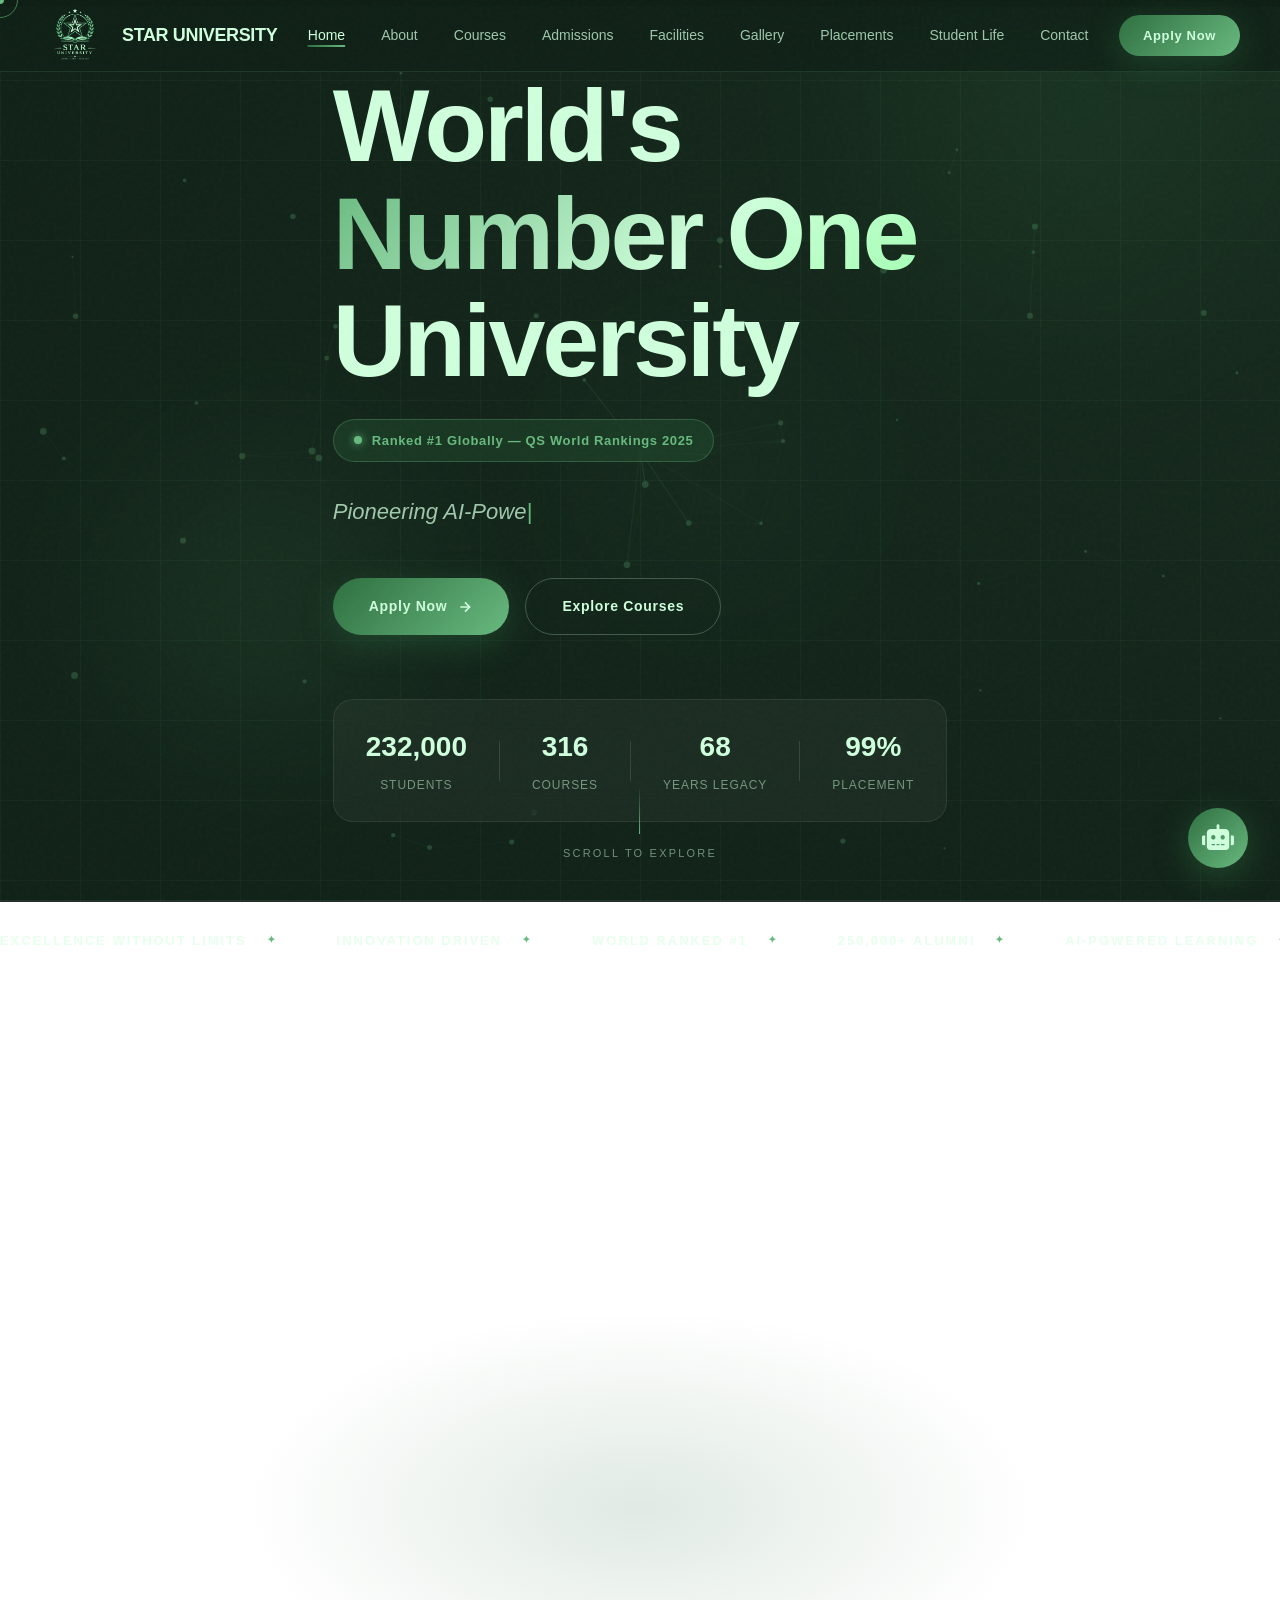
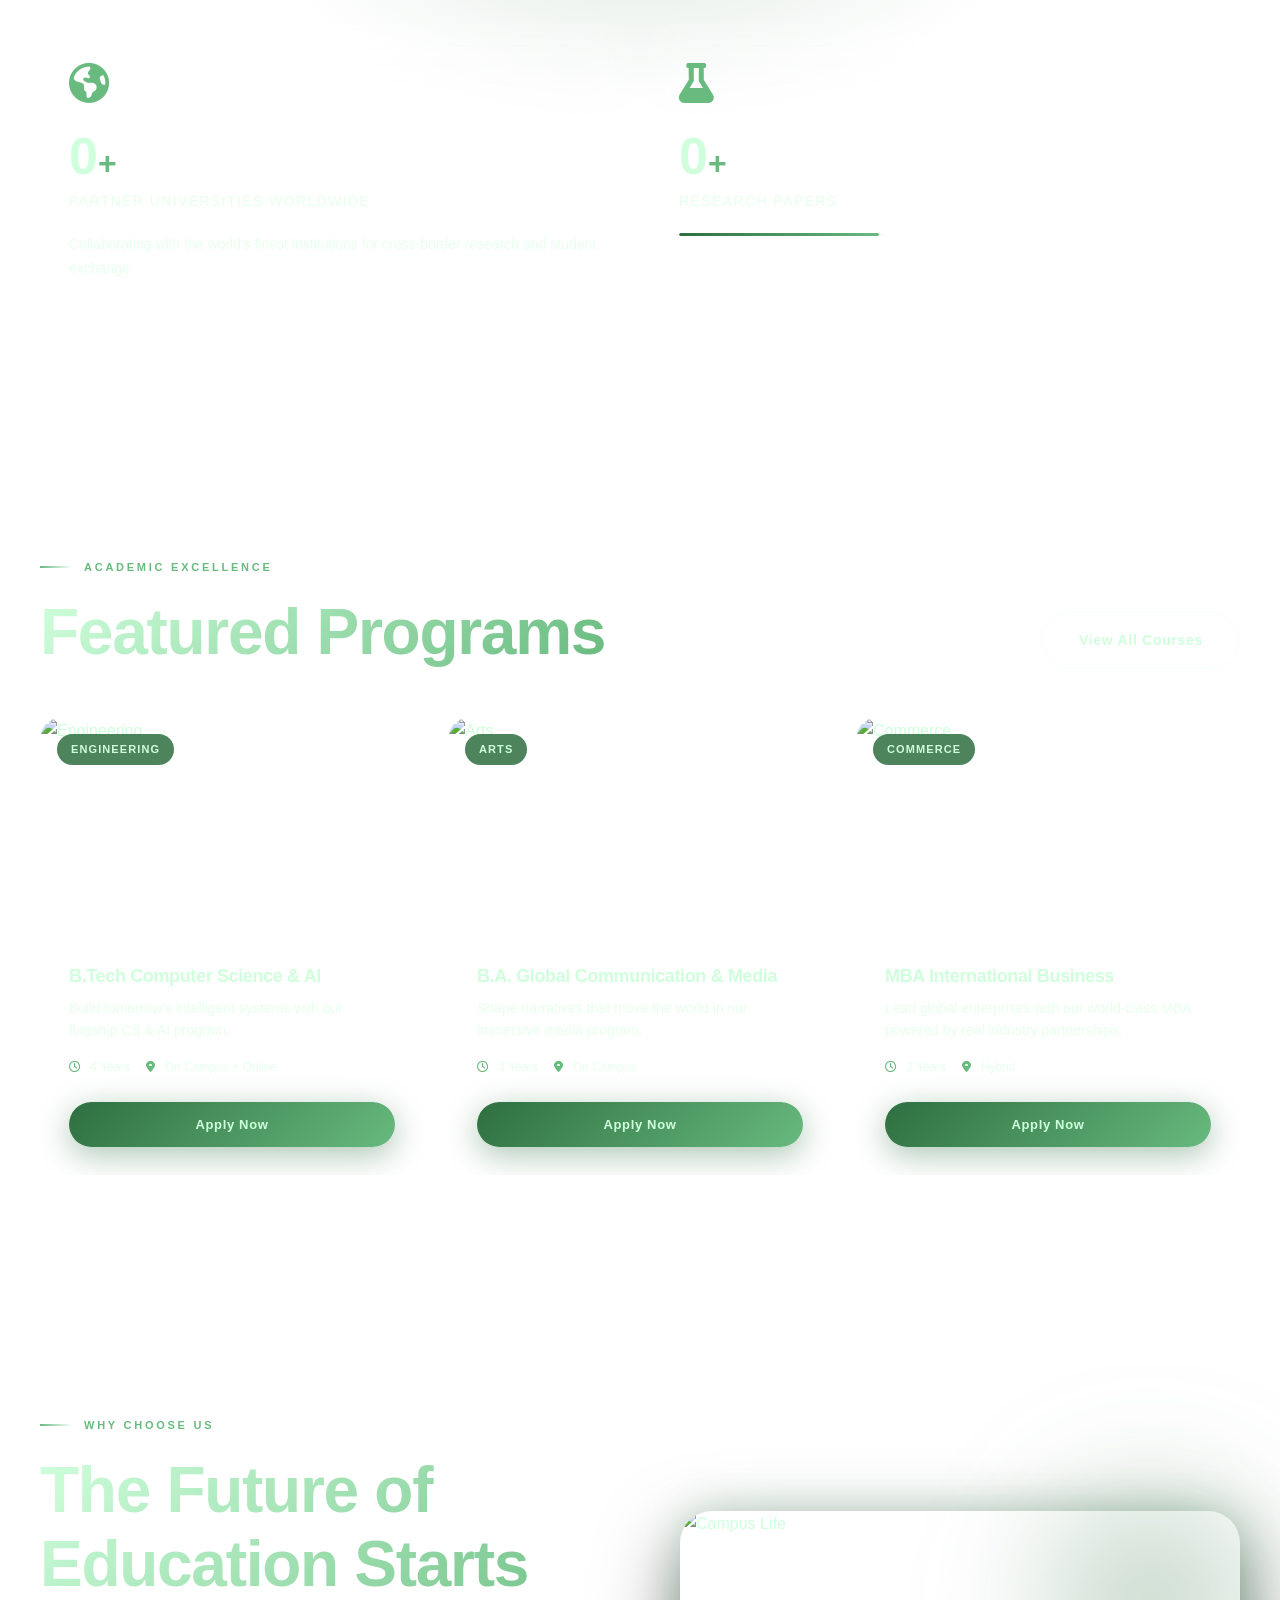
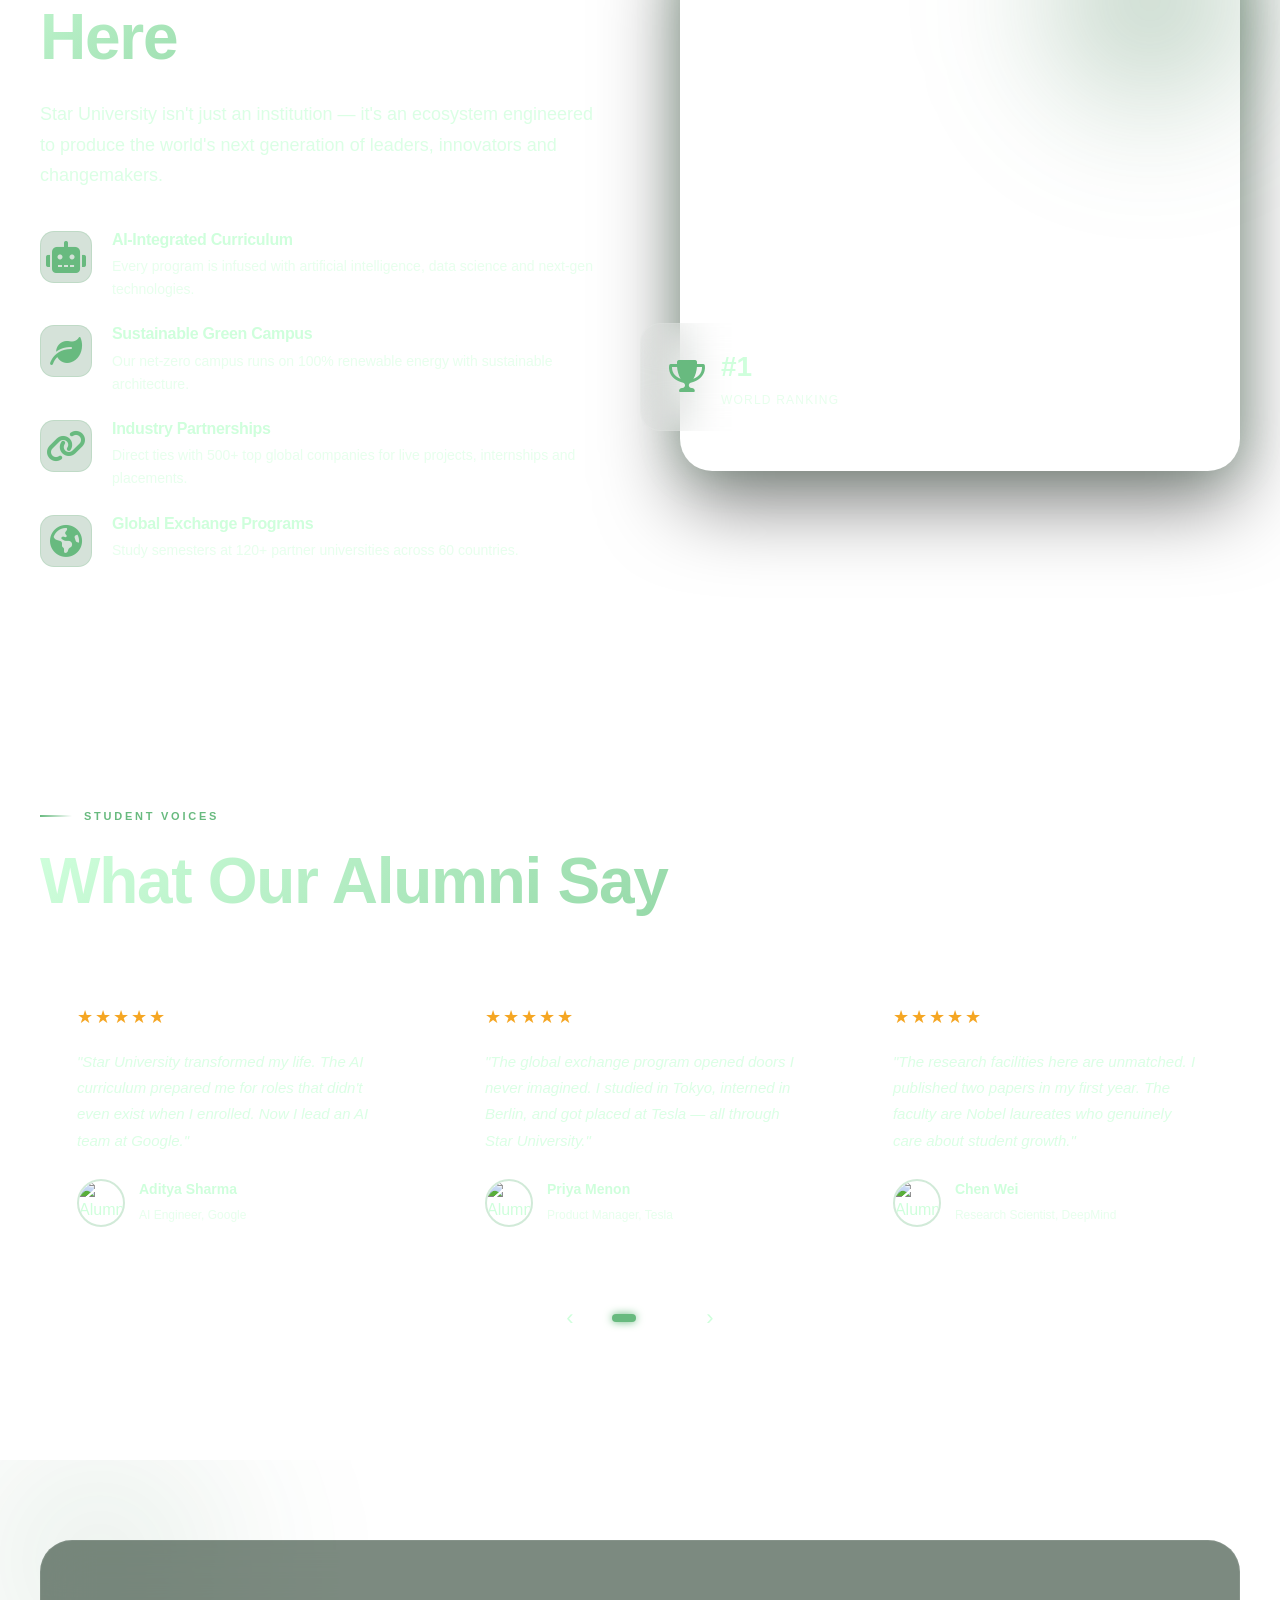
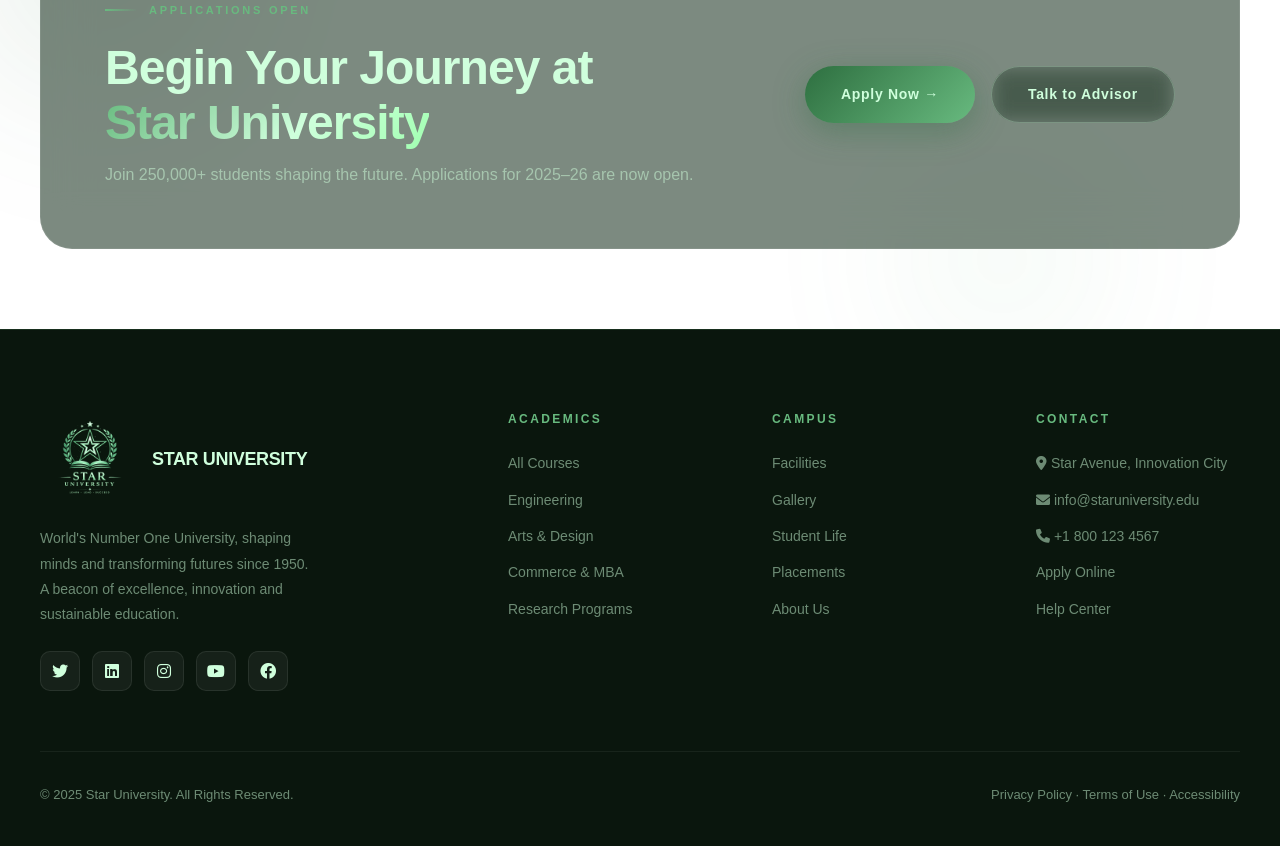
==== index.html @ d3905d62 "Add college website project files" ====
<!DOCTYPE html>
<html lang="en">
<head>
  <meta charset="UTF-8">
  <meta name="viewport" content="width=device-width, initial-scale=1.0">
  <title>Star University — World's Number One University</title>
  <link rel="icon" href="college logo.png" type="image/png" style="border-radius: 24px;">
  <link rel="stylesheet" href="css/shared.css">
  <link rel="stylesheet" href="css/index.css">
  <link rel="stylesheet" href="https://cdnjs.cloudflare.com/ajax/libs/font-awesome/6.0.0-beta3/css/all.min.css">
</head>
<body>

<!-- Page Loader -->
<div class="page-loader" id="loader">
  <div class="loader-logo"><img src="college logo.png" alt="Star University Logo" width="300px" height="300px" style="border-radius: 30%;"></div>
  <div class="loader-logo">STAR UNIVERSITY</div>
  <div class="loader-bar-track"><div class="loader-bar"></div></div>
  <div class="loader-text">Initializing Excellence</div>
</div>

<!-- Cursor -->
<div class="cursor-dot"></div>
<div class="cursor-ring"></div>

<!-- Scroll Progress -->
<div class="progress-bar"></div>

<!-- Navbar -->
<nav class="navbar">
  <a href="Home.html" class="nav-logo">
    <div class="nav-logo-mark"><img src="college logo.png" alt="Star University Logo" width="70px" height="70px"></div>
    <span>STAR UNIVERSITY</span>
  </a>
  <ul class="nav-links">
    <li><a href="Home.html" class="active">Home</a></li>
    <li><a href="About.html">About</a></li>
    <li><a href="Courses.html">Courses</a></li>
    <li><a href="Admissions.html">Admissions</a></li>
    <li><a href="Facilities.html">Facilities</a></li>
    <li><a href="Gallery.html">Gallery</a></li>
    <li><a href="Placements.html">Placements</a></li>
    <li><a href="Student Life.html">Student Life</a></li>
    <li><a href="Contact.html">Contact</a></li>
  </ul>
  <div class="nav-cta">
    <a href="Admissions.html" class="btn btn-primary" style="padding:10px 24px;font-size:13px;">Apply Now</a>
  </div>
  <div class="hamburger" id="hamburger"><span></span><span></span><span></span></div>
</nav>

<!-- Mobile Nav -->
<div class="mobile-nav" id="mobileNav">
  <a href="Home.html">Home</a>
  <a href="About.html">About</a>
  <a href="Courses.html">Courses</a>
  <a href="Admissions.html">Admissions</a>
  <a href="Facilities.html">Facilities</a>
  <a href="Gallery.html">Gallery</a>
  <a href="Placements.html">Placements</a>
  <a href="Student Life.html">Student Life</a>
  <a href="Contact.html">Contact</a>
</div>

<!-- ═══ HERO SECTION ═══ -->
<section class="hero" id="hero">
  <!-- Background layers -->
  <div class="hero-bg">
    <img src="https://images.unsplash.com/photo-1562774053-701939374585?w=1920&q=80" alt="Campus" class="hero-img">
    <div class="hero-overlay"></div>
    <canvas id="neuralCanvas"></canvas>
  </div>

  <!-- Floating blobs -->
  <div class="blob hero-blob-1"></div>
  <div class="blob hero-blob-2"></div>
  <div class="blob follow-blob hero-blob-3"></div>

  <!-- Parallax grid -->
  <div class="hero-grid"></div>

  <div class="hero-content container">
    

    <h1 class="hero-title">
      <span class="split-line reveal" data-delay="100">World's</span>
      <span class="split-line reveal gradient-text" data-delay="200">Number One</span>
      <span class="split-line reveal" data-delay="300">University</span>
    </h1>

    <div class="hero-badge reveal">
      <span class="badge-dot"></span>
      Ranked #1 Globally — QS World Rankings 2025
    </div>

    <p class="hero-sub reveal" data-delay="400">
      <span class="typing-text"></span><span class="typing-cursor">|</span>
    </p>

    <div class="hero-cta reveal" data-delay="500">
      <a href="Admissions.html" class="btn btn-primary">
        <span>Apply Now</span>
        <svg width="16" height="16" viewBox="0 0 24 24" fill="none" stroke="currentColor" stroke-width="2.5"><path d="M5 12h14M12 5l7 7-7 7"/></svg>
      </a>
      <a href="Courses.html" class="btn btn-ghost">Explore Courses</a>
    </div>

    <div class="hero-stats reveal" data-delay="600">
      <div class="hero-stat">
        <span class="hero-stat-num" data-target="250000">0</span>
        <span class="hero-stat-label">Students</span>
      </div>
      <div class="hero-stat-divider"></div>
      <div class="hero-stat">
        <span class="hero-stat-num" data-target="350">0</span>
        <span class="hero-stat-label">Courses</span>
      </div>
      <div class="hero-stat-divider"></div>
      <div class="hero-stat">
        <span class="hero-stat-num" data-target="75">0</span>
        <span class="hero-stat-label">Years Legacy</span>
      </div>
      <div class="hero-stat-divider"></div>
      <div class="hero-stat">
        <span class="hero-stat-num">99%</span>
        <span class="hero-stat-label">Placement</span>
      </div>
    </div>
  </div>

  <!-- Scroll cue -->
  <div class="hero-scroll-cue">
    <div class="scroll-line"></div>
    <span>Scroll to Explore</span>
  </div>
</section>

<!-- ═══ MARQUEE ═══ -->
<div class="marquee-wrapper">
  <div class="marquee-track">
    <span class="marquee-item">Excellence Without Limits</span>
    <span class="marquee-item">Innovation Driven</span>
    <span class="marquee-item">World Ranked #1</span>
    <span class="marquee-item">250,000+ Alumni</span>
    <span class="marquee-item">AI-Powered Learning</span>
    <span class="marquee-item">Sustainable Campus</span>
    <span class="marquee-item">Global Impact</span>
    <span class="marquee-item">99% Placements</span>
    <!-- duplicate for seamless loop -->
    <span class="marquee-item">Excellence Without Limits</span>
    <span class="marquee-item">Innovation Driven</span>
    <span class="marquee-item">World Ranked #1</span>
    <span class="marquee-item">250,000+ Alumni</span>
    <span class="marquee-item">AI-Powered Learning</span>
    <span class="marquee-item">Sustainable Campus</span>
    <span class="marquee-item">Global Impact</span>
    <span class="marquee-item">99% Placements</span>
  </div>
</div>

<!-- ═══ STATS SECTION ═══ -->
<section class="section stats-section" id="stats">
  <div class="stats-bg-glow"></div>
  <div class="container">
    <div class="section-label reveal">Our Numbers</div>
    <h2 class="section-title reveal">Excellence by the Numbers</h2>
    <p class="section-sub reveal">Decades of academic innovation, research breakthroughs and transformational student experiences.</p>

    <div class="stats-bento">
  <div class="stat-card glass tilt-card reveal" data-delay="0">
    <div class="stat-icon"><i class="fas fa-graduation-cap"></i></div>
    <div class="stat-num"><span data-target="250000">0</span><span class="stat-suffix">+</span></div>
    <div class="stat-label">Global Students</div>
    <div class="stat-bar"><div class="stat-bar-fill" style="width:95%"></div></div>
  </div>

  <div class="stat-card glass tilt-card reveal" data-delay="100">
    <div class="stat-icon"><i class="fas fa-book"></i></div>
    <div class="stat-num"><span data-target="350">0</span><span class="stat-suffix">+</span></div>
    <div class="stat-label">Degree Programs</div>
    <div class="stat-bar"><div class="stat-bar-fill" style="width:80%"></div></div>
  </div>

  <div class="stat-card glass tilt-card reveal" data-delay="200">
    <div class="stat-icon"><i class="fas fa-star"></i></div>
    <div class="stat-num"><span data-target="75">0</span></div>
    <div class="stat-label">Years of Excellence</div>
    <div class="stat-bar"><div class="stat-bar-fill" style="width:75%"></div></div>
  </div>

  <div class="stat-card glass tilt-card reveal" data-delay="300">
    <div class="stat-icon"><i class="fas fa-briefcase"></i></div>
    <div class="stat-num"><span data-target="99">0</span><span class="stat-suffix">%</span></div>
    <div class="stat-label">Placement Rate</div>
    <div class="stat-bar"><div class="stat-bar-fill" style="width:99%"></div></div>
  </div>

  <div class="stat-card stat-card-wide glass tilt-card reveal" data-delay="400">
    <div class="stat-icon"><i class="fas fa-globe-americas"></i></div>
    <div class="stat-num"><span data-target="120">0</span><span class="stat-suffix">+</span></div>
    <div class="stat-label">Partner Universities Worldwide</div>
    <p class="stat-desc">Collaborating with the world's finest institutions for cross-border research and student exchange.</p>
  </div>

  <div class="stat-card glass tilt-card reveal" data-delay="500">
    <div class="stat-icon"><i class="fas fa-flask"></i></div>
    <div class="stat-num"><span data-target="800">0</span><span class="stat-suffix">+</span></div>
    <div class="stat-label">Research Papers</div>
    <div class="stat-bar"><div class="stat-bar-fill" style="width:88%"></div></div>
  </div>
</div>
    </div>
  </div>
</section>

<!-- ═══ FEATURED COURSES ═══ -->
<section class="section" id="courses">
  <div class="container">
    <div class="section-label reveal">Academic Excellence</div>
    <div class="section-header">
      <h2 class="section-title reveal">Featured Programs</h2>
      <a href="Courses.html" class="btn btn-ghost reveal">View All Courses</a>
    </div>

    <div class="courses-grid">
  <div class="course-card glass tilt-card reveal" data-delay="0">
    <div class="course-img-wrap">
      <img src="https://images.unsplash.com/photo-1581092918056-0c4c3acd3789?w=600&q=80" alt="Engineering" loading="lazy">
      <span class="course-tag">Engineering</span>
    </div>
    <div class="course-body">
      <h3>B.Tech Computer Science & AI</h3>
      <p>Build tomorrow's intelligent systems with our flagship CS & AI program.</p>
      <div class="course-meta">
        <span><i class="far fa-clock"></i> 4 Years</span>
        <span><i class="fas fa-map-marker-alt"></i> On Campus + Online</span>
      </div>
      <a href="Admissions.html" class="btn btn-primary course-btn">Apply Now</a>
    </div>
  </div>

  <div class="course-card glass tilt-card reveal" data-delay="100">
    <div class="course-img-wrap">
      <img src="https://images.unsplash.com/photo-1524178232363-1fb2b075b655?w=600&q=80" alt="Arts" loading="lazy">
      <span class="course-tag">Arts</span>
    </div>
    <div class="course-body">
      <h3>B.A. Global Communication & Media</h3>
      <p>Shape narratives that move the world in our immersive media program.</p>
      <div class="course-meta">
        <span><i class="far fa-clock"></i> 3 Years</span>
        <span><i class="fas fa-map-marker-alt"></i> On Campus</span>
      </div>
      <a href="Admissions.html" class="btn btn-primary course-btn">Apply Now</a>
    </div>
  </div>

  <div class="course-card glass tilt-card reveal" data-delay="200">
    <div class="course-img-wrap">
      <img src="https://images.unsplash.com/photo-1454165804606-c3d57bc86b40?w=600&q=80" alt="Commerce" loading="lazy">
      <span class="course-tag">Commerce</span>
    </div>
    <div class="course-body">
      <h3>MBA International Business</h3>
      <p>Lead global enterprises with our world-class MBA powered by real industry partnerships.</p>
      <div class="course-meta">
        <span><i class="far fa-clock"></i> 2 Years</span>
        <span><i class="fas fa-map-marker-alt"></i> Hybrid</span>
      </div>
      <a href="Admissions.html" class="btn btn-primary course-btn">Apply Now</a>
    </div>
  </div>
</div>
  </div>
</section>

<!-- ═══ WHY STAR ═══ -->
<section class="section why-section" id="why">
  <div class="container">
    <div class="why-grid">
      <div class="why-left reveal-left">
        <div class="section-label">Why Choose Us</div>
        <h2 class="section-title">The Future of Education Starts Here</h2>
        <p class="section-sub">Star University isn't just an institution — it's an ecosystem engineered to produce the world's next generation of leaders, innovators and changemakers.</p>

        <ul class="why-list">
  <li class="why-item reveal" data-delay="100">
    <div class="why-icon"><i class="fas fa-robot"></i></div>
    <div>
      <h4>AI-Integrated Curriculum</h4>
      <p>Every program is infused with artificial intelligence, data science and next-gen technologies.</p>
    </div>
  </li>
  <li class="why-item reveal" data-delay="200">
    <div class="why-icon"><i class="fas fa-leaf"></i></div>
    <div>
      <h4>Sustainable Green Campus</h4>
      <p>Our net-zero campus runs on 100% renewable energy with sustainable architecture.</p>
    </div>
  </li>
  <li class="why-item reveal" data-delay="300">
    <div class="why-icon"><i class="fas fa-link"></i></div>
    <div>
      <h4>Industry Partnerships</h4>
      <p>Direct ties with 500+ top global companies for live projects, internships and placements.</p>
    </div>
  </li>
  <li class="why-item reveal" data-delay="400">
    <div class="why-icon"><i class="fas fa-globe-americas"></i></div>
    <div>
      <h4>Global Exchange Programs</h4>
      <p>Study semesters at 120+ partner universities across 60 countries.</p>
    </div>
  </li>
</ul>
      </div>

      <div class="why-right reveal-right">
        <div class="why-img-stack">
          <img src="https://images.unsplash.com/photo-1498243691581-b145c3f54a5a?w=800&q=80" alt="Campus Life" class="why-img why-img-main">
          <div class="why-img-card glass">
            <div class="why-card-icon"><i class="fas fa-trophy"></i></div>
            <div>
              <div class="why-card-num">#1</div>
              <div class="why-card-label">World Ranking</div>
            </div>
          </div>
          <div class="why-img-blob"></div>
        </div>
      </div>
    </div>
  </div>
</section>

<!-- ═══ TESTIMONIALS ═══ -->
<section class="section testimonials-section" id="testimonials">
  <div class="container">
    <div class="section-label reveal">Student Voices</div>
    <h2 class="section-title reveal">What Our Alumni Say</h2>

    <div class="testi-track-wrapper">
      <div class="testi-track" id="testiTrack">
        <div class="testi-card glass tilt-card">
          <div class="testi-stars">★★★★★</div>
          <p>"Star University transformed my life. The AI curriculum prepared me for roles that didn't even exist when I enrolled. Now I lead an AI team at Google."</p>
          <div class="testi-author">
            <img src="https://i.pravatar.cc/60?img=1" alt="Alumni">
            <div>
              <strong>Aditya Sharma</strong>
              <span>AI Engineer, Google</span>
            </div>
          </div>
        </div>
        <div class="testi-card glass tilt-card">
          <div class="testi-stars">★★★★★</div>
          <p>"The global exchange program opened doors I never imagined. I studied in Tokyo, interned in Berlin, and got placed at Tesla — all through Star University."</p>
          <div class="testi-author">
            <img src="https://i.pravatar.cc/60?img=5" alt="Alumni">
            <div>
              <strong>Priya Menon</strong>
              <span>Product Manager, Tesla</span>
            </div>
          </div>
        </div>
        <div class="testi-card glass tilt-card">
          <div class="testi-stars">★★★★★</div>
          <p>"The research facilities here are unmatched. I published two papers in my first year. The faculty are Nobel laureates who genuinely care about student growth."</p>
          <div class="testi-author">
            <img src="https://i.pravatar.cc/60?img=12" alt="Alumni">
            <div>
              <strong>Chen Wei</strong>
              <span>Research Scientist, DeepMind</span>
            </div>
          </div>
        </div>
        <div class="testi-card glass tilt-card">
          <div class="testi-stars">★★★★★</div>
          <p>"From the smart campus to the incredible peer community, every day at Star University felt like living in the future. I wouldn't trade it for anything."</p>
          <div class="testi-author">
            <img src="https://i.pravatar.cc/60?img=20" alt="Alumni">
            <div>
              <strong>Zara Ahmed</strong>
              <span>Founder, ClimateTech Startup</span>
            </div>
          </div>
        </div>
        <div class="testi-card glass tilt-card">
          <div class="testi-stars">★★★★★</div>
          <p>"The industry mentorship program connected me with leaders from Apple, Microsoft and Amazon. I graduated with 3 job offers and chose the one I love."</p>
          <div class="testi-author">
            <img src="https://i.pravatar.cc/60?img=33" alt="Alumni">
            <div>
              <strong>Marcus Johnson</strong>
              <span>Software Architect, Apple</span>
            </div>
          </div>
        </div>
      </div>
    </div>

    <div class="testi-controls">
      <button class="testi-btn" id="testiPrev">‹</button>
      <div class="testi-dots" id="testiDots">
        <span class="testi-dot active"></span>
        <span class="testi-dot"></span>
        <span class="testi-dot"></span>
      </div>
      <button class="testi-btn" id="testiNext">›</button>
    </div>
  </div>
</section>

<!-- ═══ CTA BANNER ═══ -->
<section class="cta-banner">
  <div class="cta-blob-1 blob"></div>
  <div class="cta-blob-2 blob"></div>
  <div class="container">
    <div class="cta-inner glass reveal">
      <div class="cta-text">
        <div class="section-label">Applications Open</div>
        <h2>Begin Your Journey at<br><span class="gradient-text">Star University</span></h2>
        <p>Join 250,000+ students shaping the future. Applications for 2025–26 are now open.</p>
      </div>
      <div class="cta-actions">
        <a href="Admissions.html" class="btn btn-primary">Apply Now →</a>
        <a href="Contact.html" class="btn btn-ghost">Talk to Advisor</a>
      </div>
    </div>
  </div>
</section>

<!-- ═══ FOOTER ═══ -->
<footer class="footer">
  <div class="container">
    <div class="footer-grid">
      <div class="footer-brand">
        <div class="nav-logo" style="margin-bottom:8px">
          <div class="nav-logo-mark"><img src="college logo.png" alt="Star University Logo" width="100px" height="100px"></div>
          <span>STAR UNIVERSITY</span>
        </div>
        <p>World's Number One University, shaping minds and transforming futures since 1950. A beacon of excellence, innovation and sustainable education.</p>
        <div class="social-icons">
          <div class="social-icon" title="Twitter"><i class="fab fa-twitter"></i></div>
          <div class="social-icon" title="LinkedIn"><i class="fab fa-linkedin"></i></div>
          <div class="social-icon" title="Instagram"><i class="fab fa-instagram"></i></div>
          <div class="social-icon" title="YouTube"><i class="fab fa-youtube"></i></div>
          <div class="social-icon" title="Facebook"><i class="fab fa-facebook"></i></div>
        </div>
      </div>
      <div>
        <div class="footer-heading">Academics</div>
        <ul class="footer-links">
          <li><a href="Courses.html">All Courses</a></li>
          <li><a href="Courses.html">Engineering</a></li>
          <li><a href="Courses.html">Arts & Design</a></li>
          <li><a href="Courses.html">Commerce & MBA</a></li>
          <li><a href="Courses.html">Research Programs</a></li>
        </ul>
      </div>
      <div>
        <div class="footer-heading">Campus</div>
        <ul class="footer-links">
          <li><a href="Facilities.html">Facilities</a></li>
          <li><a href="Gallery.html">Gallery</a></li>
          <li><a href="Student Life.html">Student Life</a></li>
          <li><a href="Placements.html">Placements</a></li>
          <li><a href="About.html">About Us</a></li>
        </ul>
      </div>
      <div>
        <div class="footer-heading">Contact</div>
        <ul class="footer-links">
          <li><a href="Contact.html"><i class="fas fa-map-marker-alt"></i> Star Avenue, Innovation City</a></li>
          <li><a href="mailto:info@staruniversity.edu"><i class="fas fa-envelope"></i> info@staruniversity.edu</a></li>
          <li><a href="tel:+18001234567"><i class="fas fa-phone"></i> +1 800 123 4567</a></li>
          <li><a href="Admissions.html">Apply Online</a></li>
          <li><a href="Contact.html">Help Center</a></li>
        </ul>
      </div>
    </div>
    <div class="footer-bottom">
      <span>© 2025 Star University. All Rights Reserved.</span>
      <span>Privacy Policy · Terms of Use · Accessibility</span>
    </div>
  </div>
</footer>

<!-- AI Chat Widget -->
<button class="ai-chat-btn" title="AI Advisor">
  <i class="fas fa-robot"></i>
</button>

<div class="ai-chat-widget">
  <div class="chat-header">
    <div class="chat-avatar">
      <i class="fas fa-robot"></i>
    </div>
    <div class="chat-header-info">
      <h4>STAR AI Advisor</h4>
      <p>Always online · Instant answers</p>
    </div>
    <div class="chat-online" style="margin-left:auto"></div>
  </div>
  <div class="chat-messages">
    <div class="chat-msg bot">
      <i class="fas fa-hand-peace"></i> Hi! I'm your Star University AI Advisor. Ask me anything about admissions, courses, placements or campus life!
    </div>
  </div>
  <div class="chat-input-row">
    <input class="chat-input" placeholder="Ask me anything…" type="text">
    <button class="chat-send">
      <i class="fas fa-arrow-right"></i>
    </button>
  </div>
</div>

<script src="js/shared.js"></script>
<script src="js/index.js"></script>
</body>
</html>
---- css/shared.css ----
/* ============================================
   STAR UNIVERSITY — SHARED GLOBAL STYLES
   ============================================ */
   
@import url('https://fonts.googleapis.com/css2?family=Orbitron:wght@400;500;600;700;800;900&display=swap');

/* ── CSS Variables ── */
:root {
  --forest:    #2E6F40;
  --mint:      #CFFFDC;
  --sage:      #68BA7F;
  --emerald:   #253D2C;
  --midnight:  #102117;
  --deep:      #0A160D;

  --text-primary:  #CFFFDC;
  --text-sub:      rgba(207,255,220,0.75);
  --text-muted:    rgba(207,255,220,0.5);
  --text-accent:   #68BA7F;

  --glass-bg:      rgba(255,255,255,0.05);
  --glass-border:  rgba(255,255,255,0.08);
  --glass-blur:    blur(24px);

  --glow-sm:   0 0 20px rgba(104,186,127,0.2);
  --glow-md:   0 0 40px rgba(104,186,127,0.3);
  --glow-lg:   0 0 80px rgba(104,186,127,0.2);

  --nav-h:     72px;
  --radius-sm: 12px;
  --radius-md: 20px;
  --radius-lg: 32px;

  --ease-out:  cubic-bezier(0.16, 1, 0.3, 1);
  --ease-in:   cubic-bezier(0.4, 0, 1, 1);
  --spring:    cubic-bezier(0.34, 1.56, 0.64, 1);

  --font-display: 'Syne', sans-serif;
  --font-body:    'DM Sans', sans-serif;
}

/* ── Reset ── */
*, *::before, *::after {
  box-sizing: border-box;
  margin: 0;
  padding: 0;
}

html {
  scroll-behavior: smooth;
  scrollbar-width: thin;
  scrollbar-color: var(--forest) var(--midnight);
}

::-webkit-scrollbar { width: 6px; }
::-webkit-scrollbar-track { background: var(--midnight); }
::-webkit-scrollbar-thumb { background: var(--forest); border-radius: 99px; }

body {
  font-family: var(--font-body);
  background: linear-gradient(135deg, #102117, #253D2C);
  background-attachment: fixed;
  color: var(--text-primary);
  min-height: 100vh;
  overflow-x: hidden;
  line-height: 1.65;
}

/* ── Typography ── */
h1,h2,h3,h4,h5,h6 {
  font-family: var(--font-display);
  color: var(--text-primary);
  line-height: 1.15;
  letter-spacing: -0.02em;
}

p { color: var(--text-sub); }

a {
  color: inherit;
  text-decoration: none;
}

img {
  max-width: 100%;
  display: block;
}

/* ── Noise Texture Overlay ── */
body::before {
  content: '';
  position: fixed;
  inset: 0;
  background-image: url("data:image/svg+xml,%3Csvg viewBox='0 0 256 256' xmlns='http://www.w3.org/2000/svg'%3E%3Cfilter id='noise'%3E%3CfeTurbulence type='fractalNoise' baseFrequency='0.9' numOctaves='4' stitchTiles='stitch'/%3E%3C/filter%3E%3Crect width='100%25' height='100%25' filter='url(%23noise)' opacity='0.04'/%3E%3C/svg%3E");
  pointer-events: none;
  z-index: 9999;
  opacity: 0.6;
}

/* ── Glass Card ── */
.glass {
  background: var(--glass-bg);
  backdrop-filter: var(--glass-blur);
  -webkit-backdrop-filter: var(--glass-blur);
  border: 1px solid var(--glass-border);
  border-radius: var(--radius-md);
}

/* ── Section Layout ── */
.section {
  padding: 120px 0;
  position: relative;
}

.container {
  max-width: 1280px;
  margin: 0 auto;
  padding: 0 40px;
}

.section-label {
  font-family: var(--font-display);
  font-size: 11px;
  font-weight: 700;
  letter-spacing: 0.25em;
  text-transform: uppercase;
  color: var(--sage);
  display: flex;
  align-items: center;
  gap: 12px;
  margin-bottom: 20px;
}

.section-label::before {
  content: '';
  width: 32px;
  height: 2px;
  background: linear-gradient(90deg, var(--sage), transparent);
}

.section-title {
  font-size: clamp(36px, 5vw, 72px);
  font-weight: 800;
  background: linear-gradient(135deg, var(--mint) 0%, var(--sage) 100%);
  -webkit-background-clip: text;
  -webkit-text-fill-color: transparent;
  background-clip: text;
  margin-bottom: 24px;
}

.section-sub {
  font-size: 18px;
  color: var(--text-sub);
  max-width: 600px;
  line-height: 1.7;
}

/* ── Animated Gradient Border ── */
@keyframes borderRotate {
  0%   { --angle: 0deg; }
  100% { --angle: 360deg; }
}

@property --angle {
  syntax: '<angle>';
  initial-value: 0deg;
  inherits: false;
}

.glow-border {
  border: 1px solid transparent;
  background-clip: padding-box;
  position: relative;
}

.glow-border::before {
  content: '';
  position: absolute;
  inset: -1px;
  border-radius: inherit;
  background: conic-gradient(from var(--angle), transparent 70%, var(--sage) 100%);
  animation: borderRotate 4s linear infinite;
  z-index: -1;
}

/* ── Buttons ── */
.btn {
  display: inline-flex;
  align-items: center;
  gap: 10px;
  padding: 16px 36px;
  border-radius: 99px;
  font-family: var(--font-display);
  font-size: 14px;
  font-weight: 700;
  letter-spacing: 0.05em;
  cursor: pointer;
  border: none;
  transition: all 0.4s var(--ease-out);
  position: relative;
  overflow: hidden;
}

.btn-primary {
  background: linear-gradient(135deg, var(--forest), var(--sage));
  color: var(--mint);
  box-shadow: 0 8px 32px rgba(46,111,64,0.4);
}

.btn-primary::after {
  content: '';
  position: absolute;
  inset: 0;
  background: linear-gradient(135deg, var(--sage), var(--mint));
  opacity: 0;
  transition: opacity 0.4s;
}

.btn-primary:hover {
  transform: translateY(-3px);
  box-shadow: 0 16px 48px rgba(104,186,127,0.5);
}

.btn-primary:hover::after { opacity: 0.15; }

.btn-ghost {
  background: transparent;
  color: var(--mint);
  border: 1px solid rgba(207,255,220,0.25);
  backdrop-filter: blur(10px);
}

.btn-ghost:hover {
  background: rgba(207,255,220,0.08);
  border-color: var(--sage);
  box-shadow: var(--glow-sm);
  transform: translateY(-2px);
}

/* ── Navbar ── */
.navbar {
  position: fixed;
  top: 0;
  left: 0;
  right: 0;
  z-index: 1000;
  padding: 0 40px;
  height: var(--nav-h);
  display: flex;
  align-items: center;
  justify-content: space-between;
  background: rgba(16,33,23,0.72);
  backdrop-filter: blur(24px);
  -webkit-backdrop-filter: blur(24px);
  border-bottom: 1px solid rgba(104,186,127,0.15);
  transition: all 0.4s var(--ease-out);
}

.navbar.scrolled {
  background: rgba(10,22,13,0.92);
  box-shadow: 0 8px 40px rgba(0,0,0,0.5);
}

.nav-logo {
  display: flex;
  align-items: center;
  gap: 12px;
  font-family: var(--font-display);
  font-weight: 800;
  font-size: 18px;
  color: var(--mint);
  letter-spacing: -0.02em;
}

.nav-links {
  display: flex;
  align-items: center;
  gap: 4px;
  list-style: none;
}

.nav-links a {
  padding: 8px 16px;
  border-radius: 8px;
  font-size: 14px;
  font-weight: 500;
  color: var(--text-sub);
  transition: all 0.3s;
  position: relative;
}

.nav-links a::after {
  content: '';
  position: absolute;
  bottom: 4px;
  left: 50%;
  transform: translateX(-50%) scaleX(0);
  width: calc(100% - 32px);
  height: 2px;
  background: linear-gradient(90deg, var(--forest), var(--sage));
  border-radius: 99px;
  transition: transform 0.3s var(--ease-out);
}

.nav-links a:hover,
.nav-links a.active {
  color: var(--mint);
}

.nav-links a:hover::after,
.nav-links a.active::after {
  transform: translateX(-50%) scaleX(1);
}

.nav-cta {
  display: flex;
  align-items: center;
  gap: 12px;
}

/* Scroll Progress Bar */
.progress-bar {
  position: fixed;
  top: var(--nav-h);
  left: 0;
  height: 3px;
  background: linear-gradient(90deg, var(--forest), var(--sage), var(--mint));
  z-index: 1001;
  transform-origin: left;
  transform: scaleX(0);
  transition: transform 0.1s linear;
  box-shadow: 0 0 12px rgba(104,186,127,0.8);
}

/* Hamburger */
.hamburger {
  display: none;
  flex-direction: column;
  gap: 5px;
  cursor: pointer;
  padding: 8px;
}

.hamburger span {
  display: block;
  width: 24px;
  height: 2px;
  background: var(--mint);
  border-radius: 99px;
  transition: all 0.4s var(--ease-out);
}

.hamburger.open span:nth-child(1) { transform: rotate(45deg) translate(5px, 5px); }
.hamburger.open span:nth-child(2) { opacity: 0; transform: scaleX(0); }
.hamburger.open span:nth-child(3) { transform: rotate(-45deg) translate(5px, -5px); }

/* Mobile Nav Drawer */
.mobile-nav {
  position: fixed;
  top: var(--nav-h);
  left: 0;
  right: 0;
  background: rgba(10,22,13,0.97);
  backdrop-filter: blur(24px);
  z-index: 999;
  padding: 24px 40px;
  transform: translateY(-110%);
  transition: transform 0.5s var(--ease-out);
  border-bottom: 1px solid rgba(104,186,127,0.15);
}

.mobile-nav.open { transform: translateY(0); }

.mobile-nav a {
  display: block;
  padding: 16px 0;
  border-bottom: 1px solid rgba(255,255,255,0.06);
  font-family: var(--font-display);
  font-size: 20px;
  font-weight: 700;
  color: var(--text-sub);
  transition: color 0.3s;
}

.mobile-nav a:hover { color: var(--sage); }

/* ── Footer ── */
.footer {
  background: var(--deep);
  border-top: 1px solid rgba(104,186,127,0.15);
  padding: 80px 0 40px;
}

.footer-grid {
  display: grid;
  grid-template-columns: 2fr 1fr 1fr 1fr;
  gap: 60px;
  margin-bottom: 60px;
}

.footer-brand p {
  margin-top: 16px;
  font-size: 14px;
  color: var(--text-muted);
  max-width: 280px;
  line-height: 1.8;
}

.footer-heading {
  font-family: var(--font-display);
  font-size: 12px;
  font-weight: 700;
  letter-spacing: 0.2em;
  text-transform: uppercase;
  color: var(--sage);
  margin-bottom: 20px;
}

.footer-links {
  list-style: none;
  display: flex;
  flex-direction: column;
  gap: 10px;
}

.footer-links a {
  font-size: 14px;
  color: var(--text-muted);
  transition: color 0.3s;
}

.footer-links a:hover { color: var(--mint); }

.footer-bottom {
  border-top: 1px solid rgba(255,255,255,0.06);
  padding-top: 32px;
  display: flex;
  align-items: center;
  justify-content: space-between;
  font-size: 13px;
  color: var(--text-muted);
}

/* ── Social Icons ── */
.social-icons {
  display: flex;
  gap: 12px;
  margin-top: 24px;
}

.social-icon {
  width: 40px;
  height: 40px;
  border-radius: 10px;
  background: rgba(255,255,255,0.05);
  border: 1px solid rgba(255,255,255,0.08);
  display: flex;
  align-items: center;
  justify-content: center;
  font-size: 16px;
  transition: all 0.3s;
  cursor: pointer;
}

.social-icon:hover {
  background: rgba(104,186,127,0.15);
  border-color: var(--sage);
  box-shadow: var(--glow-sm);
  transform: translateY(-3px);
}

/* ── Floating Blobs ── */
.blob {
  position: absolute;
  border-radius: 50%;
  filter: blur(80px);
  pointer-events: none;
  opacity: 0.35;
}

/* ── Marquee ── */
.marquee-wrapper {
  overflow: hidden;
  white-space: nowrap;
  padding: 24px 0;
  border-top: 1px solid rgba(255,255,255,0.06);
  border-bottom: 1px solid rgba(255,255,255,0.06);
}

.marquee-track {
  display: inline-flex;
  gap: 60px;
  animation: marquee 30s linear infinite;
}

.marquee-item {
  font-family: var(--font-display);
  font-size: 13px;
  font-weight: 700;
  letter-spacing: 0.15em;
  text-transform: uppercase;
  color: var(--text-muted);
  display: flex;
  align-items: center;
  gap: 20px;
}

.marquee-item::after {
  content: '✦';
  color: var(--sage);
  font-size: 10px;
}

@keyframes marquee {
  0%   { transform: translateX(0); }
  100% { transform: translateX(-50%); }
}

/* ── Reveal Animations ── */
.reveal {
  opacity: 0;
  transform: translateY(40px);
  transition: all 0.8s var(--ease-out);
}

.reveal.visible {
  opacity: 1;
  transform: translateY(0);
}

.reveal-left {
  opacity: 0;
  transform: translateX(-40px);
  transition: all 0.8s var(--ease-out);
}

.reveal-left.visible {
  opacity: 1;
  transform: translateX(0);
}

.reveal-right {
  opacity: 0;
  transform: translateX(40px);
  transition: all 0.8s var(--ease-out);
}

.reveal-right.visible {
  opacity: 1;
  transform: translateX(0);
}

/* ── AI Chat Widget ── */
.ai-chat-btn {
  position: fixed;
  bottom: 32px;
  right: 32px;
  z-index: 900;
  width: 60px;
  height: 60px;
  border-radius: 50%;
  background: linear-gradient(135deg, var(--forest), var(--sage));
  border: none;
  cursor: pointer;
  display: flex;
  align-items: center;
  justify-content: center;
  font-size: 24px;
  box-shadow: 0 8px 32px rgba(46,111,64,0.5), 0 0 0 0 rgba(104,186,127,0.4);
  animation: pulse 3s ease-in-out infinite;
  transition: transform 0.3s var(--spring);
}
.ai-chat-btn i {
  font-size: 1.6rem;
  color: var(--mint);
}

/* Chat avatar icon */
.chat-avatar i {
  font-size: 1.4rem;
  color: var(--mint);
}

.ai-chat-btn:hover { transform: scale(1.1); }

@keyframes pulse {
  0%,100% { box-shadow: 0 8px 32px rgba(46,111,64,0.5), 0 0 0 0 rgba(104,186,127,0.4); }
  50%      { box-shadow: 0 8px 32px rgba(46,111,64,0.5), 0 0 0 16px rgba(104,186,127,0); }
}

.ai-chat-widget {
  position: fixed;
  bottom: 108px;
  right: 32px;
  z-index: 900;
  width: 360px;
  background: rgba(16,33,23,0.97);
  backdrop-filter: blur(24px);
  border: 1px solid rgba(104,186,127,0.2);
  border-radius: 24px;
  overflow: hidden;
  transform: scale(0.8) translateY(20px);
  opacity: 0;
  pointer-events: none;
  transition: all 0.4s var(--spring);
  box-shadow: 0 24px 80px rgba(0,0,0,0.6);
}

.ai-chat-widget.open {
  transform: scale(1) translateY(0);
  opacity: 1;
  pointer-events: all;
}

.chat-header {
  padding: 20px 24px;
  background: linear-gradient(135deg, var(--forest), var(--emerald));
  display: flex;
  align-items: center;
  gap: 12px;
}

.chat-avatar {
  width: 40px;
  height: 40px;
  border-radius: 50%;
  background: rgba(207,255,220,0.2);
  display: flex;
  align-items: center;
  justify-content: center;
  font-size: 18px;
}

.chat-header-info h4 {
  font-size: 14px;
  font-weight: 700;
  color: var(--mint);
}

.chat-header-info p {
  font-size: 11px;
  color: rgba(207,255,220,0.6);
}

.chat-online {
  width: 8px;
  height: 8px;
  background: #4ade80;
  border-radius: 50%;
  box-shadow: 0 0 8px #4ade80;
  animation: blink 2s ease-in-out infinite;
}

@keyframes blink {
  0%,100% { opacity: 1; }
  50%      { opacity: 0.5; }
}

.chat-messages {
  height: 240px;
  overflow-y: auto;
  padding: 20px;
  display: flex;
  flex-direction: column;
  gap: 12px;
}

.chat-msg {
  max-width: 80%;
  padding: 10px 14px;
  border-radius: 16px;
  font-size: 13px;
  line-height: 1.5;
}

.chat-msg.bot {
  background: rgba(255,255,255,0.07);
  align-self: flex-start;
  border-bottom-left-radius: 4px;
  color: var(--text-sub);
}

.chat-msg.user {
  background: linear-gradient(135deg, var(--forest), var(--sage));
  align-self: flex-end;
  border-bottom-right-radius: 4px;
  color: var(--mint);
}

.chat-input-row {
  display: flex;
  gap: 8px;
  padding: 16px 20px;
  border-top: 1px solid rgba(255,255,255,0.06);
}

.chat-input {
  flex: 1;
  background: rgba(255,255,255,0.06);
  border: 1px solid rgba(255,255,255,0.08);
  border-radius: 99px;
  padding: 10px 16px;
  font-family: var(--font-body);
  font-size: 13px;
  color: var(--mint);
  outline: none;
  transition: border-color 0.3s;
}

.chat-input:focus { border-color: var(--sage); }
.chat-input::placeholder { color: var(--text-muted); }

.chat-send {
  width: 40px;
  height: 40px;
  border-radius: 50%;
  background: linear-gradient(135deg, var(--forest), var(--sage));
  border: none;
  cursor: pointer;
  display: flex;
  align-items: center;
  justify-content: center;
  font-size: 16px;
  color: var(--mint);
  transition: transform 0.3s var(--spring);
}

.chat-send:hover { transform: scale(1.1); }

/* ── Custom Cursor ── */
.cursor-dot {
  position: fixed;
  width: 8px;
  height: 8px;
  background: var(--sage);
  border-radius: 50%;
  pointer-events: none;
  z-index: 10000;
  transition: transform 0.1s, width 0.3s, height 0.3s;
  transform: translate(-50%, -50%);
}

.cursor-ring {
  position: fixed;
  width: 36px;
  height: 36px;
  border: 1.5px solid rgba(104,186,127,0.6);
  border-radius: 50%;
  pointer-events: none;
  z-index: 9999;
  transform: translate(-50%, -50%);
  transition: transform 0.15s var(--ease-out), width 0.4s var(--ease-out), height 0.4s var(--ease-out), border-color 0.3s;
}

/* ── Page Loader ── */
.page-loader {
  position: fixed;
  inset: 0;
  z-index: 99999;
  background: var(--deep);
  display: flex;
  flex-direction: column;
  align-items: center;
  justify-content: center;
  gap: 32px;
  transition: opacity 0.8s var(--ease-out);
}

.page-loader.hidden {
  opacity: 0;
  pointer-events: none;
}

.loader-logo {
  font-family: var(--font-display);
  font-size: 32px;
  font-weight: 800;
  color: var(--mint);
  letter-spacing: -0.02em;
}

.loader-bar-track {
  width: 240px;
  height: 3px;
  background: rgba(255,255,255,0.1);
  border-radius: 99px;
  overflow: hidden;
}

.loader-bar {
  height: 100%;
  background: linear-gradient(90deg, var(--forest), var(--sage));
  border-radius: 99px;
  animation: load 1.8s var(--ease-out) forwards;
  box-shadow: 0 0 12px var(--sage);
}

@keyframes load {
  0%   { width: 0; }
  100% { width: 100%; }
}

.loader-text {
  font-size: 12px;
  letter-spacing: 0.25em;
  text-transform: uppercase;
  color: var(--text-muted);
}

/* ── Responsive ── */
@media (max-width: 1024px) {
  .footer-grid { grid-template-columns: 1fr 1fr; gap: 40px; }
  .container { padding: 0 24px; }
}

@media (max-width: 768px) {
  .nav-links, .nav-cta { display: none; }
  .hamburger { display: flex; }
  .navbar { padding: 0 24px; }
  .section { padding: 80px 0; }
  .section-title { font-size: 36px; }
  .footer-grid { grid-template-columns: 1fr; gap: 32px; }
  .footer-bottom { flex-direction: column; gap: 12px; text-align: center; }
  .ai-chat-widget { width: calc(100vw - 48px); right: 24px; }
  .cursor-dot, .cursor-ring { display: none; }
}
---- css/index.css ----
/* ============================================
   HOME PAGE — Home.css
   ============================================ */

/* ── Hero ── */
.hero {
  position: relative;
  min-height: 100vh;
  display: flex;
  align-items: center;
  overflow: hidden;
}

.hero-bg {
  position: absolute;
  inset: 0;
  z-index: 0;
}

.hero-img {
  width: 100%;
  height: 100%;
  object-fit: cover;
  transform: scale(1.1);
  animation: heroZoom 20s ease-in-out infinite alternate;
}

@keyframes heroZoom {
  0%   { transform: scale(1.1) translateX(0); }
  100% { transform: scale(1.18) translateX(-2%); }
}

.hero-overlay {
  position: absolute;
  inset: 0;
  background: linear-gradient(to bottom, rgba(16,33,23,0.45), rgba(16,33,23,0.92));
}

/* Neural canvas */
#neuralCanvas {
  position: absolute;
  inset: 0;
  width: 100%;
  height: 100%;
  opacity: 0.35;
}

/* Blobs */
.hero-blob-1 {
  width: 600px; height: 600px;
  background: radial-gradient(circle, rgba(46,111,64,0.6), transparent 70%);
  top: -200px; right: -100px;
  animation: floatBlob 12s ease-in-out infinite;
}

.hero-blob-2 {
  width: 400px; height: 400px;
  background: radial-gradient(circle, rgba(104,186,127,0.4), transparent 70%);
  bottom: 100px; left: 5%;
  animation: floatBlob 16s ease-in-out infinite reverse;
}

.hero-blob-3 {
  width: 400px; height: 400px;
  background: radial-gradient(circle, rgba(104,186,127,0.15), transparent 70%);
  top: 30%; left: 40%;
  pointer-events: none;
  transition: left 0.2s, top 0.2s;
  position: absolute;
}

@keyframes floatBlob {
  0%,100% { transform: translate(0,0) scale(1); }
  33%      { transform: translate(40px,-30px) scale(1.05); }
  66%      { transform: translate(-20px,20px) scale(0.95); }
}

/* Grid pattern */
.hero-grid {
  position: absolute;
  inset: 0;
  background-image:
    linear-gradient(rgba(104,186,127,0.05) 1px, transparent 1px),
    linear-gradient(90deg, rgba(104,186,127,0.05) 1px, transparent 1px);
  background-size: 80px 80px;
  animation: gridShift 20s linear infinite;
  z-index: 1;
}

@keyframes gridShift {
  0%   { background-position: 0 0; }
  100% { background-position: 80px 80px; }
}

/* Content */
.hero-content {
  position: relative;
  z-index: 10;
  padding-top: var(--nav-h);
  padding-bottom: 80px;
}

.hero-badge {
  display: inline-flex;
  align-items: center;
  gap: 10px;
  padding: 10px 20px;
  background: rgba(46,111,64,0.25);
  backdrop-filter: blur(12px);
  border: 1px solid rgba(104,186,127,0.3);
  border-radius: 99px;
  font-size: 13px;
  font-weight: 600;
  color: var(--sage);
  margin-bottom: 32px;
  letter-spacing: 0.05em;
}

.badge-dot {
  width: 8px; height: 8px;
  border-radius: 50%;
  background: var(--sage);
  box-shadow: 0 0 8px var(--sage);
  animation: blink 2s ease-in-out infinite;
}

@keyframes blink {
  0%,100% { opacity: 1; }
  50%      { opacity: 0.4; }
}

.hero-title {
  font-size: clamp(48px, 8vw, 112px);
  font-weight: 800;
  line-height: 1.05;
  letter-spacing: -0.03em;
  margin-bottom: 24px;
  display: flex;
  flex-direction: column;
}

.split-line {
  display: block;
}

.gradient-text {
  background: linear-gradient(135deg, var(--sage) 0%, var(--mint) 60%, #a0ffb0 100%);
  -webkit-background-clip: text;
  -webkit-text-fill-color: transparent;
  background-clip: text;
}

.hero-sub {
  font-size: clamp(16px, 2vw, 22px);
  color: var(--text-sub);
  margin-bottom: 48px;
  min-height: 32px;
  font-style: italic;
}

.typing-cursor {
  animation: blink 0.8s step-end infinite;
  color: var(--sage);
}

.hero-cta {
  display: flex;
  gap: 16px;
  flex-wrap: wrap;
  margin-bottom: 64px;
}

/* Hero Stats */
.hero-stats {
  display: flex;
  align-items: center;
  gap: 32px;
  padding: 24px 32px;
  background: rgba(255,255,255,0.04);
  backdrop-filter: blur(16px);
  border: 1px solid rgba(255,255,255,0.08);
  border-radius: var(--radius-md);
  width: fit-content;
}

.hero-stat { text-align: center; }

.hero-stat-num {
  font-family: var(--font-display);
  font-size: 28px;
  font-weight: 800;
  color: var(--mint);
  display: block;
}

.hero-stat-label {
  font-size: 12px;
  color: var(--text-muted);
  letter-spacing: 0.08em;
  text-transform: uppercase;
}

.hero-stat-divider {
  width: 1px;
  height: 40px;
  background: rgba(255,255,255,0.12);
}

/* Scroll cue */
.hero-scroll-cue {
  position: absolute;
  bottom: 40px;
  left: 50%;
  transform: translateX(-50%);
  display: flex;
  flex-direction: column;
  align-items: center;
  gap: 10px;
  z-index: 10;
  animation: scrollBounce 2s ease-in-out infinite;
}

.hero-scroll-cue span {
  font-size: 11px;
  letter-spacing: 0.2em;
  text-transform: uppercase;
  color: var(--text-muted);
}

.scroll-line {
  width: 1px;
  height: 48px;
  background: linear-gradient(to bottom, transparent, var(--sage));
}

@keyframes scrollBounce {
  0%,100% { transform: translateX(-50%) translateY(0); }
  50%      { transform: translateX(-50%) translateY(8px); }
}

/* ── Stats Section ── */
.stats-section { overflow: hidden; }

.stats-bg-glow {
  position: absolute;
  top: 50%;
  left: 50%;
  transform: translate(-50%, -50%);
  width: 800px;
  height: 400px;
  background: radial-gradient(ellipse, rgba(46,111,64,0.15), transparent 70%);
  pointer-events: none;
}

.stats-bento {
  display: grid;
  grid-template-columns: repeat(4, 1fr);
  grid-template-rows: auto auto;
  gap: 20px;
  margin-top: 60px;
}

.stat-card {
  padding: 36px 28px;
  transition: transform 0.4s var(--ease-out), box-shadow 0.4s;
  cursor: default;
  position: relative;
  overflow: hidden;
}

.stat-card::before {
  content: '';
  position: absolute;
  inset: 0;
  background: linear-gradient(135deg, rgba(104,186,127,0.06), transparent 60%);
  opacity: 0;
  transition: opacity 0.4s;
}

.stat-card:hover {
  box-shadow: var(--glow-md);
}

.stat-card:hover::before { opacity: 1; }

.stat-card-wide {
  grid-column: span 2;
}

.stat-icon {
  font-size: 32px;  /* match your previous emoji size */
  color: var(--sage);
  margin-bottom: 16px;
  display: block;
}

.stat-icon i {
  font-size: 2.5rem;
  transition: all 0.35s cubic-bezier(0.34, 1.2, 0.64, 1);
  display: inline-block;
  color: var(--sage);
}

.stat-card:hover .stat-icon i {
  transform: translateY(-6px) scale(1.2);
  color: var(--mint);
  filter: drop-shadow(0 4px 12px rgba(104,186,127,0.4));
}

.stat-num {
  font-family: var(--font-display);
  font-size: 52px;
  font-weight: 800;
  color: var(--mint);
  line-height: 1;
  margin-bottom: 8px;
}

.stat-suffix {
  font-size: 32px;
  color: var(--sage);
}

.stat-label {
  font-size: 14px;
  color: var(--text-muted);
  text-transform: uppercase;
  letter-spacing: 0.1em;
  margin-bottom: 20px;
}

.stat-desc {
  font-size: 14px;
  color: var(--text-muted);
  line-height: 1.7;
  margin-top: 12px;
}

.stat-bar {
  height: 3px;
  background: rgba(255,255,255,0.08);
  border-radius: 99px;
  overflow: hidden;
}

.stat-bar-fill {
  height: 100%;
  background: linear-gradient(90deg, var(--forest), var(--sage));
  border-radius: 99px;
  box-shadow: 0 0 8px rgba(104,186,127,0.5);
  transform-origin: left;
  transform: scaleX(0);
  animation: barGrow 1.5s var(--ease-out) forwards 0.5s;
}

@keyframes barGrow {
  to { transform: scaleX(1); }
}

/* ── Featured Courses ── */
.section-header {
  display: flex;
  align-items: flex-end;
  justify-content: space-between;
  margin-bottom: 48px;
}

.section-header .section-title { margin-bottom: 0; }

.courses-grid {
  display: grid;
  grid-template-columns: repeat(3, 1fr);
  gap: 24px;
}

.course-card {
  overflow: hidden;
  transition: transform 0.4s var(--ease-out), box-shadow 0.4s;
}

.course-card:hover {
  box-shadow: var(--glow-md);
}

.course-img-wrap {
  position: relative;
  height: 220px;
  overflow: hidden;
}

.course-img-wrap img {
  width: 100%;
  height: 100%;
  object-fit: cover;
  transition: transform 0.6s var(--ease-out);
}

.course-card:hover .course-img-wrap img {
  transform: scale(1.08);
}

.course-tag {
  position: absolute;
  top: 16px;
  left: 16px;
  padding: 6px 14px;
  background: rgba(46,111,64,0.85);
  backdrop-filter: blur(8px);
  border-radius: 99px;
  font-size: 11px;
  font-weight: 700;
  letter-spacing: 0.1em;
  text-transform: uppercase;
  color: var(--mint);
}

.course-body {
  padding: 28px;
}

.course-body h3 {
  font-size: 18px;
  font-weight: 700;
  margin-bottom: 10px;
  color: var(--mint);
}

.course-body p {
  font-size: 14px;
  color: var(--text-muted);
  margin-bottom: 16px;
  line-height: 1.6;
}

.course-meta {
  display: flex;
  gap: 16px;
  margin-bottom: 24px;
  font-size: 12px;
  color: var(--text-muted);
}

.course-meta i {
  margin-right: 6px;
  color: var(--sage);
}

.course-btn {
  width: 100%;
  justify-content: center;
  padding: 12px 24px;
  font-size: 13px;
}

/* ── Why Section ── */
.why-section { overflow: hidden; }

.why-grid {
  display: grid;
  grid-template-columns: 1fr 1fr;
  gap: 80px;
  align-items: center;
}

.why-list {
  list-style: none;
  display: flex;
  flex-direction: column;
  gap: 24px;
  margin-top: 40px;
}

.why-item {
  display: flex;
  align-items: flex-start;
  gap: 20px;
}

.why-icon {
  width: 52px;
  height: 52px;
  border-radius: 14px;
  background: rgba(46,111,64,0.2);
  border: 1px solid rgba(104,186,127,0.2);
  display: flex;
  align-items: center;
  justify-content: center;
  font-size: 22px;
  flex-shrink: 0;
}

.why-icon i {
  font-size: 32px;      /* match original emoji size */
  color: var(--sage);
  line-height: 1;
}
.why-item:hover .why-icon {
  background: rgba(104,186,127,0.2);
  transform: translateY(-3px);
}

.why-item:hover .why-icon i {
  color: var(--mint);
  transform: scale(1.2);
  filter: drop-shadow(0 2px 6px rgba(104,186,127,0.4));
}

.why-item h4 {
  font-size: 16px;
  font-weight: 700;
  color: var(--mint);
  margin-bottom: 6px;
}

.why-item p {
  font-size: 14px;
  color: var(--text-muted);
}

/* Why Right Image */
.why-img-stack {
  position: relative;
}

.why-img-main {
  width: 100%;
  height: 560px;
  object-fit: cover;
  border-radius: var(--radius-lg);
  box-shadow: 0 32px 80px rgba(0,0,0,0.5), var(--glow-md);
}

.why-img-card {
  position: absolute;
  bottom: 40px;
  left: -40px;
  padding: 20px 28px;
  display: flex;
  align-items: center;
  gap: 16px;
  border-radius: var(--radius-md);
  animation: floatCard 4s ease-in-out infinite;
}

@keyframes floatCard {
  0%,100% { transform: translateY(0); }
  50%      { transform: translateY(-10px); }
}

.why-card-icon { font-size: 32px; }
.why-card-icon i {
  font-size: 2rem;      /* adjust as needed */
  color: var(--sage);
}
.why-card-icon:hover i {
  transform: translateY(-4px) scale(1.08);
  color: var(--mint);
  filter: drop-shadow(0 4px 8px rgba(104,186,127,0.3));
}

.why-card-num {
  font-family: var(--font-display);
  font-size: 28px;
  font-weight: 800;
  color: var(--mint);
}

.why-card-label {
  font-size: 12px;
  color: var(--text-muted);
  text-transform: uppercase;
  letter-spacing: 0.1em;
}

.why-img-blob {
  position: absolute;
  top: -60px;
  right: -60px;
  width: 300px;
  height: 300px;
  background: radial-gradient(circle, rgba(46,111,64,0.4), transparent 70%);
  border-radius: 50%;
  filter: blur(60px);
  pointer-events: none;
}

/* ── Testimonials ── */
.testimonials-section { overflow: hidden; }

.testi-track-wrapper {
  overflow: hidden;
  margin: 48px 0 32px;
}

.testi-track {
  display: flex;
  gap: 24px;
  transition: transform 0.6s var(--ease-out);
}

.testi-card {
  flex: 0 0 calc(33.33% - 16px);
  padding: 36px;
  border-radius: var(--radius-md);
  transition: transform 0.4s var(--ease-out), box-shadow 0.4s;
}

.testi-card:hover { box-shadow: var(--glow-sm); }

.testi-stars {
  color: #f5a623;
  font-size: 18px;
  letter-spacing: 2px;
  margin-bottom: 16px;
}

.testi-card p {
  font-size: 15px;
  line-height: 1.75;
  color: var(--text-sub);
  margin-bottom: 24px;
  font-style: italic;
}

.testi-author {
  display: flex;
  align-items: center;
  gap: 14px;
}

.testi-author img {
  width: 48px;
  height: 48px;
  border-radius: 50%;
  border: 2px solid rgba(104,186,127,0.3);
}

.testi-author strong {
  display: block;
  font-size: 14px;
  font-weight: 700;
  color: var(--mint);
}

.testi-author span {
  font-size: 12px;
  color: var(--text-muted);
}

.testi-controls {
  display: flex;
  align-items: center;
  justify-content: center;
  gap: 20px;
}

.testi-btn {
  width: 44px;
  height: 44px;
  border-radius: 50%;
  background: rgba(255,255,255,0.05);
  border: 1px solid rgba(255,255,255,0.1);
  color: var(--mint);
  font-size: 22px;
  cursor: pointer;
  display: flex;
  align-items: center;
  justify-content: center;
  transition: all 0.3s;
}

.testi-btn:hover {
  background: rgba(104,186,127,0.15);
  border-color: var(--sage);
}

.testi-dots { display: flex; gap: 8px; }

.testi-dot {
  width: 8px;
  height: 8px;
  border-radius: 99px;
  background: rgba(255,255,255,0.2);
  transition: all 0.3s;
  cursor: pointer;
}

.testi-dot.active {
  background: var(--sage);
  width: 24px;
  box-shadow: 0 0 8px var(--sage);
}

/* ── CTA Banner ── */
.cta-banner {
  padding: 80px 0;
  position: relative;
  overflow: hidden;
}

.cta-blob-1 {
  width: 400px; height: 400px;
  background: radial-gradient(circle, rgba(46,111,64,0.4), transparent 70%);
  top: -100px; left: -100px;
  animation: floatBlob 10s ease-in-out infinite;
}

.cta-blob-2 {
  width: 300px; height: 300px;
  background: radial-gradient(circle, rgba(104,186,127,0.3), transparent 70%);
  bottom: -80px; right: 10%;
  animation: floatBlob 14s ease-in-out infinite reverse;
}

.cta-inner {
  display: flex;
  align-items: center;
  justify-content: space-between;
  gap: 40px;
  padding: 60px 64px;
  border-radius: var(--radius-lg);
  background: rgba(37,61,44,0.6);
  position: relative;
  z-index: 1;
}

.cta-text h2 {
  font-size: clamp(28px, 4vw, 48px);
  font-weight: 800;
  margin: 12px 0;
}

.cta-text p {
  font-size: 16px;
  color: var(--text-muted);
}

.cta-actions {
  display: flex;
  gap: 16px;
  flex-shrink: 0;
}

/* ── Responsive ── */
@media (max-width: 1024px) {
  .stats-bento { grid-template-columns: repeat(2, 1fr); }
  .stat-card-wide { grid-column: span 2; }
  .courses-grid { grid-template-columns: 1fr 1fr; }
  .why-grid { grid-template-columns: 1fr; gap: 48px; }
  .why-img-main { height: 400px; }
  .testi-card { flex: 0 0 calc(50% - 12px); }
}

@media (max-width: 768px) {
  .hero-stats { flex-wrap: wrap; gap: 16px; padding: 20px; }
  .stats-bento { grid-template-columns: 1fr 1fr; }
  .stat-card-wide { grid-column: span 2; }
  .courses-grid { grid-template-columns: 1fr; }
  .testi-card { flex: 0 0 calc(100% - 0px); }
  .cta-inner { flex-direction: column; text-align: center; padding: 40px 24px; }
  .cta-actions { flex-wrap: wrap; justify-content: center; }
  .section-header { flex-direction: column; align-items: flex-start; gap: 16px; }
  .hero-title { font-size: 48px; }
}

@media (max-width: 480px) {
  .stats-bento { grid-template-columns: 1fr; }
  .stat-card-wide { grid-column: span 1; }
}
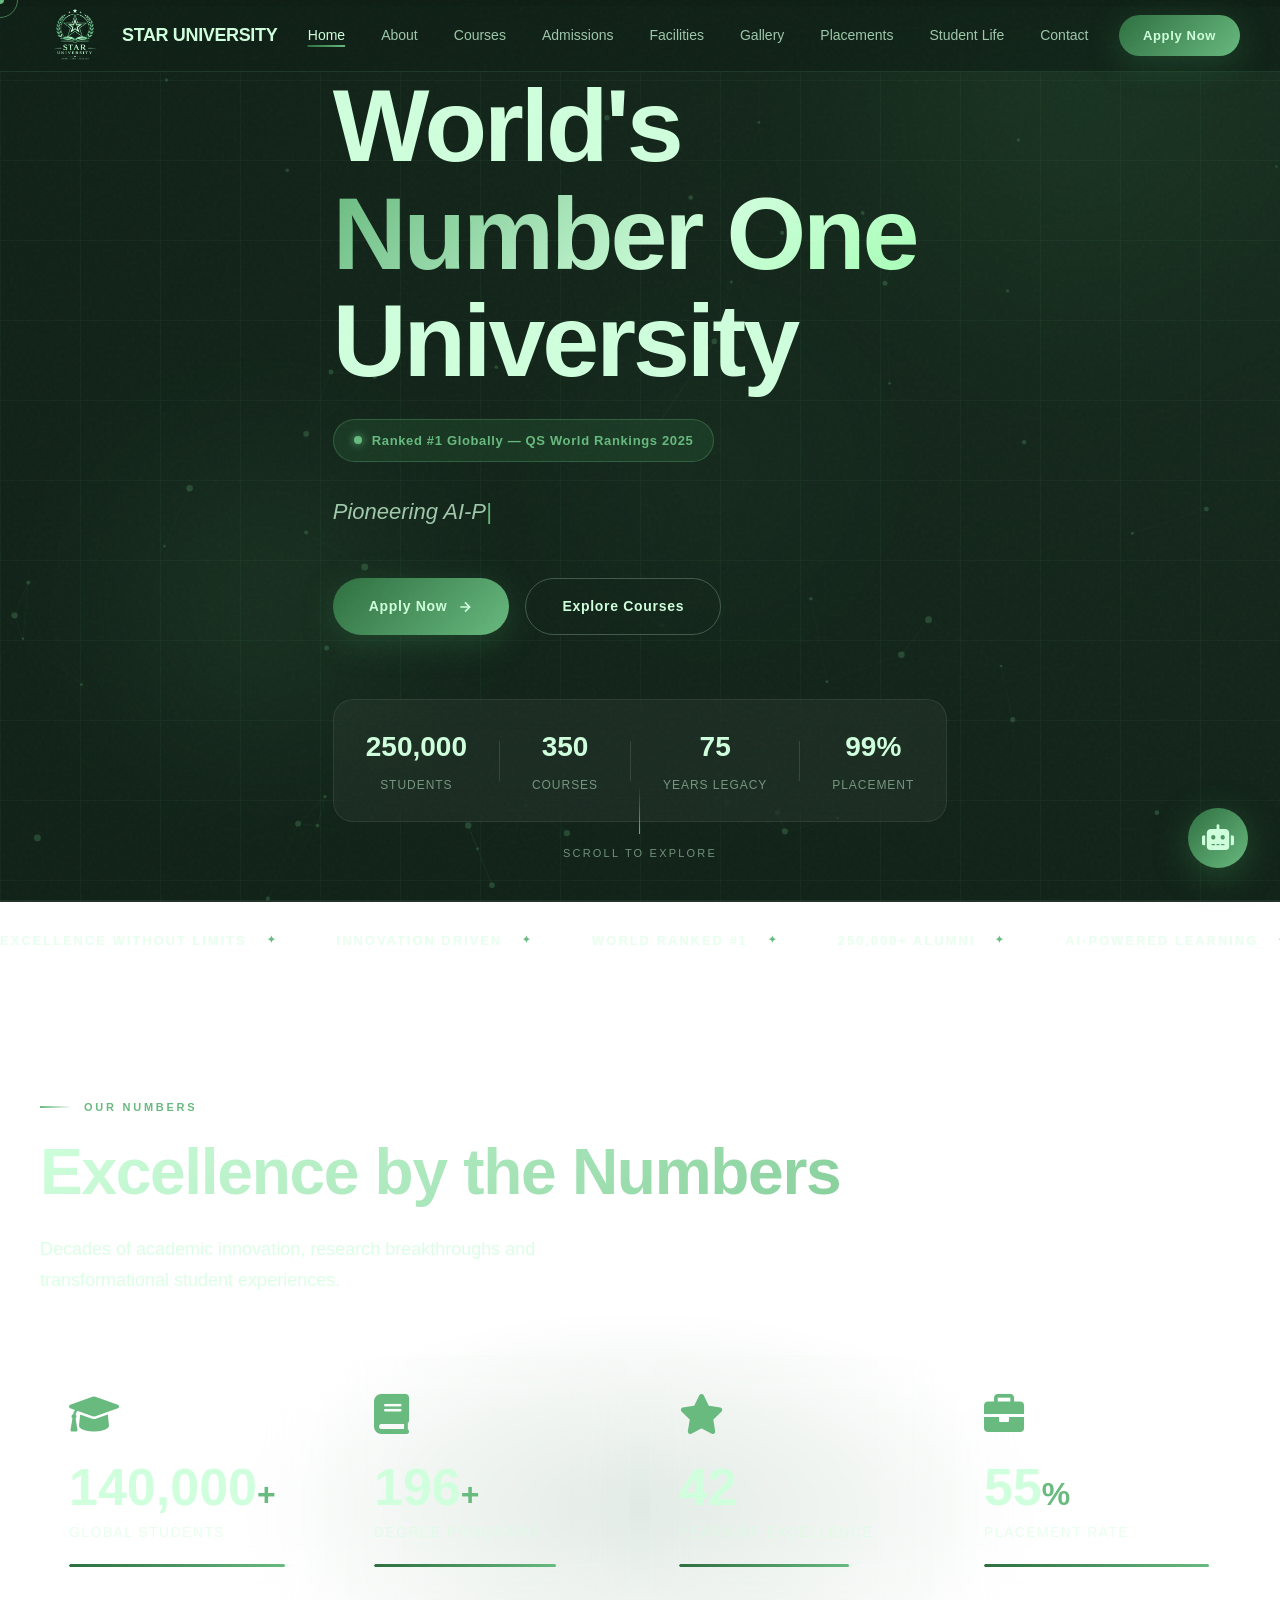
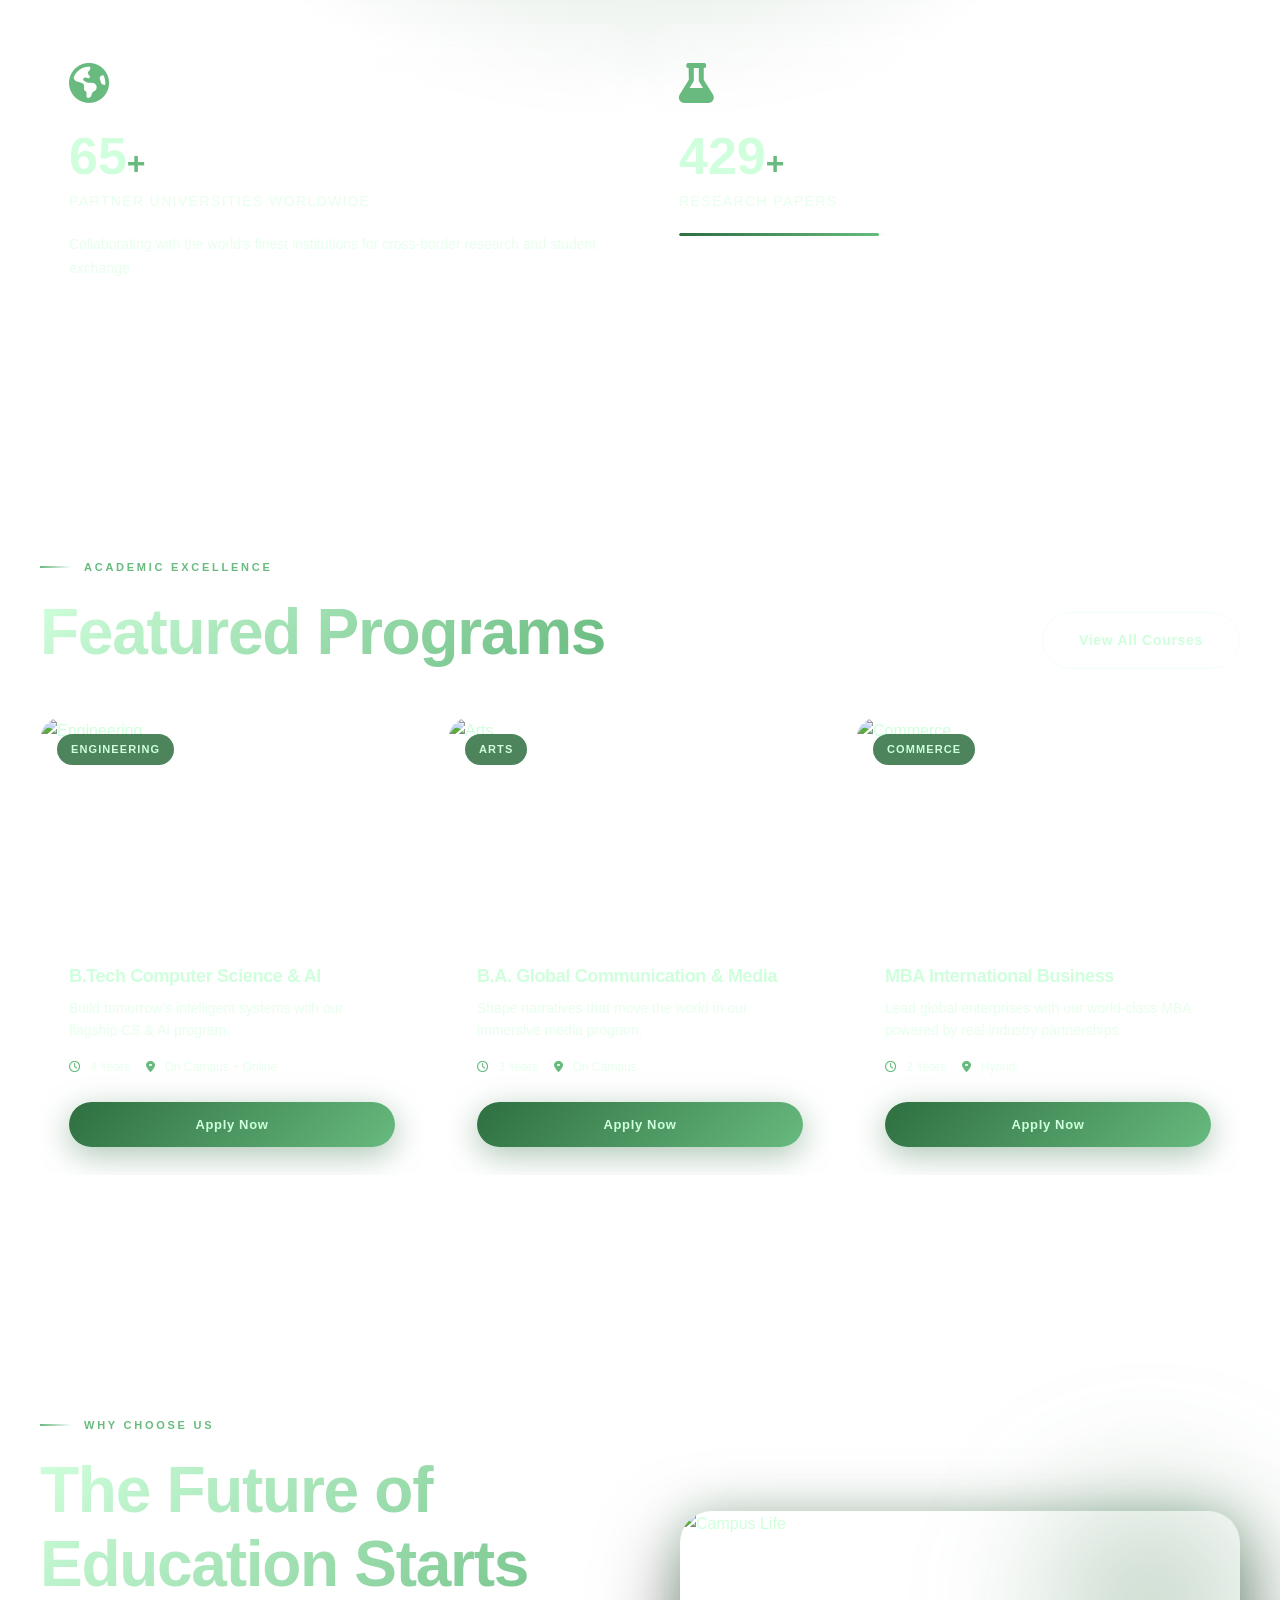
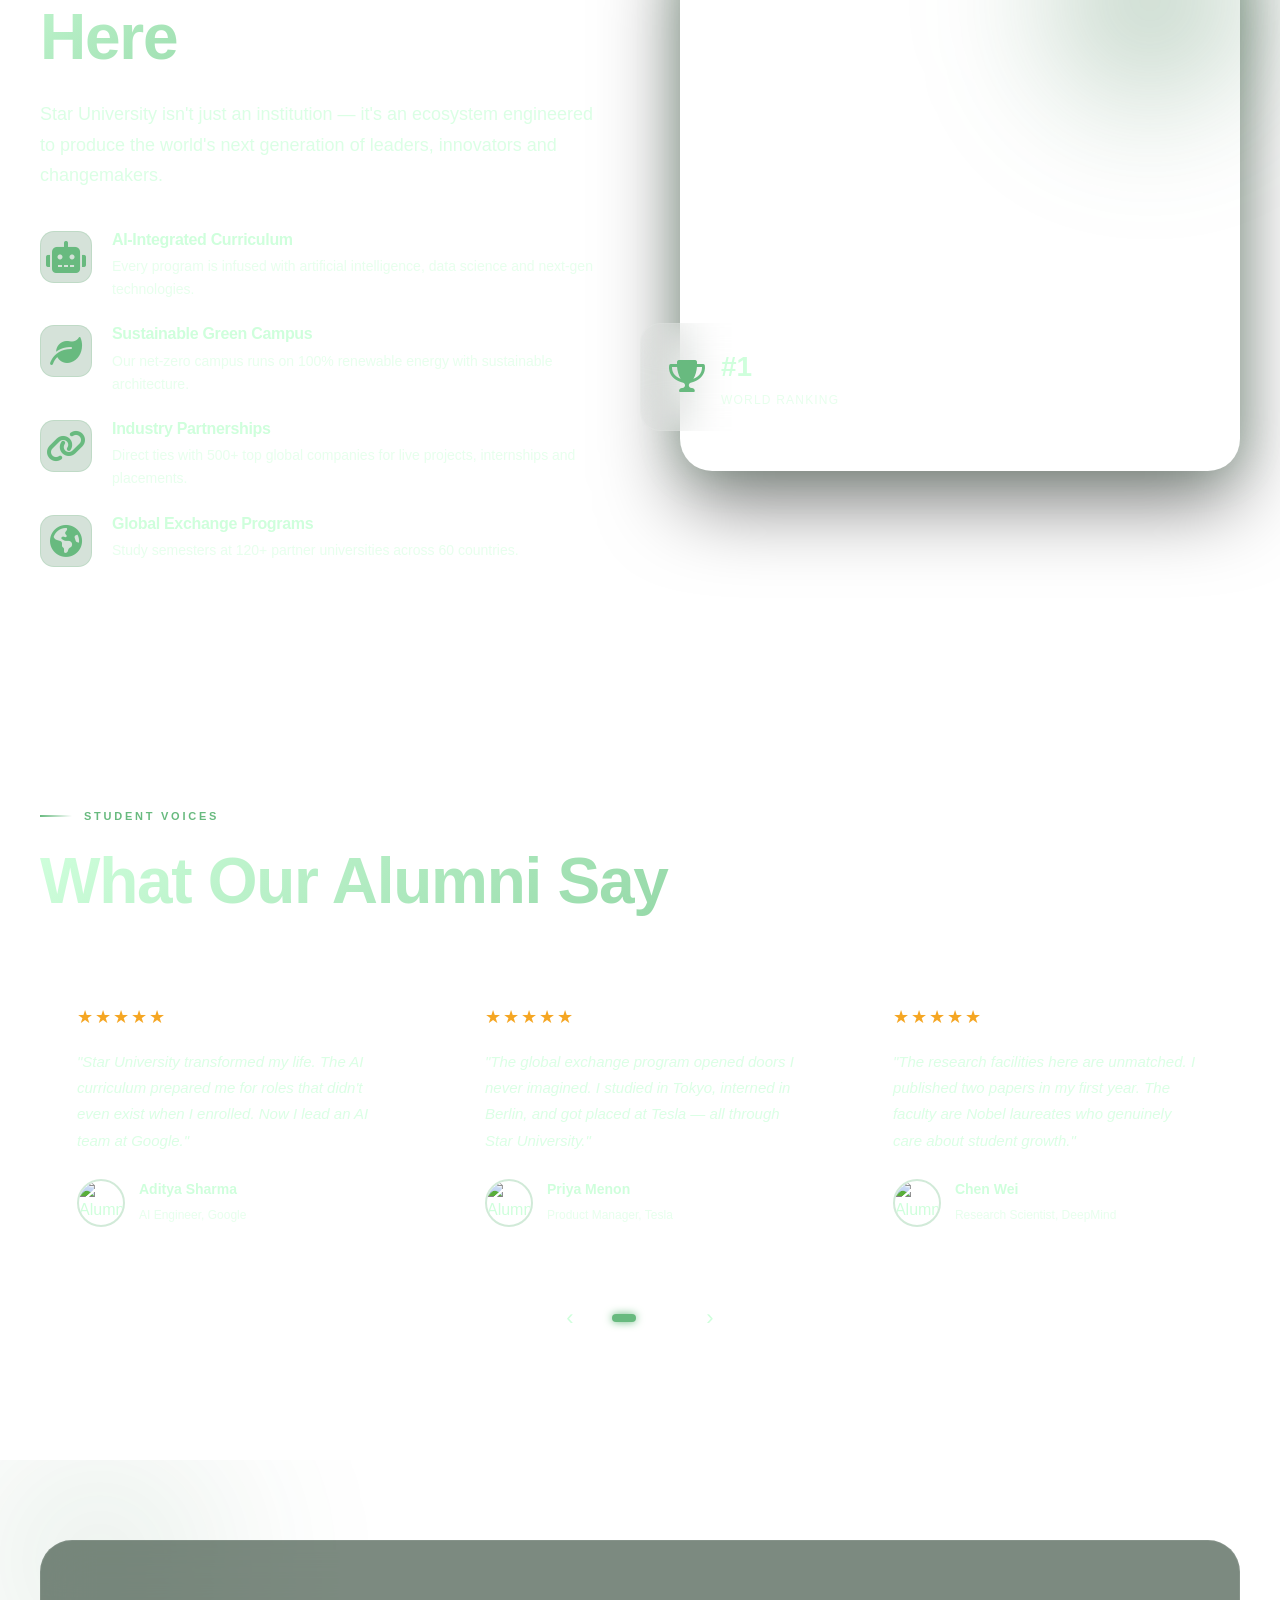
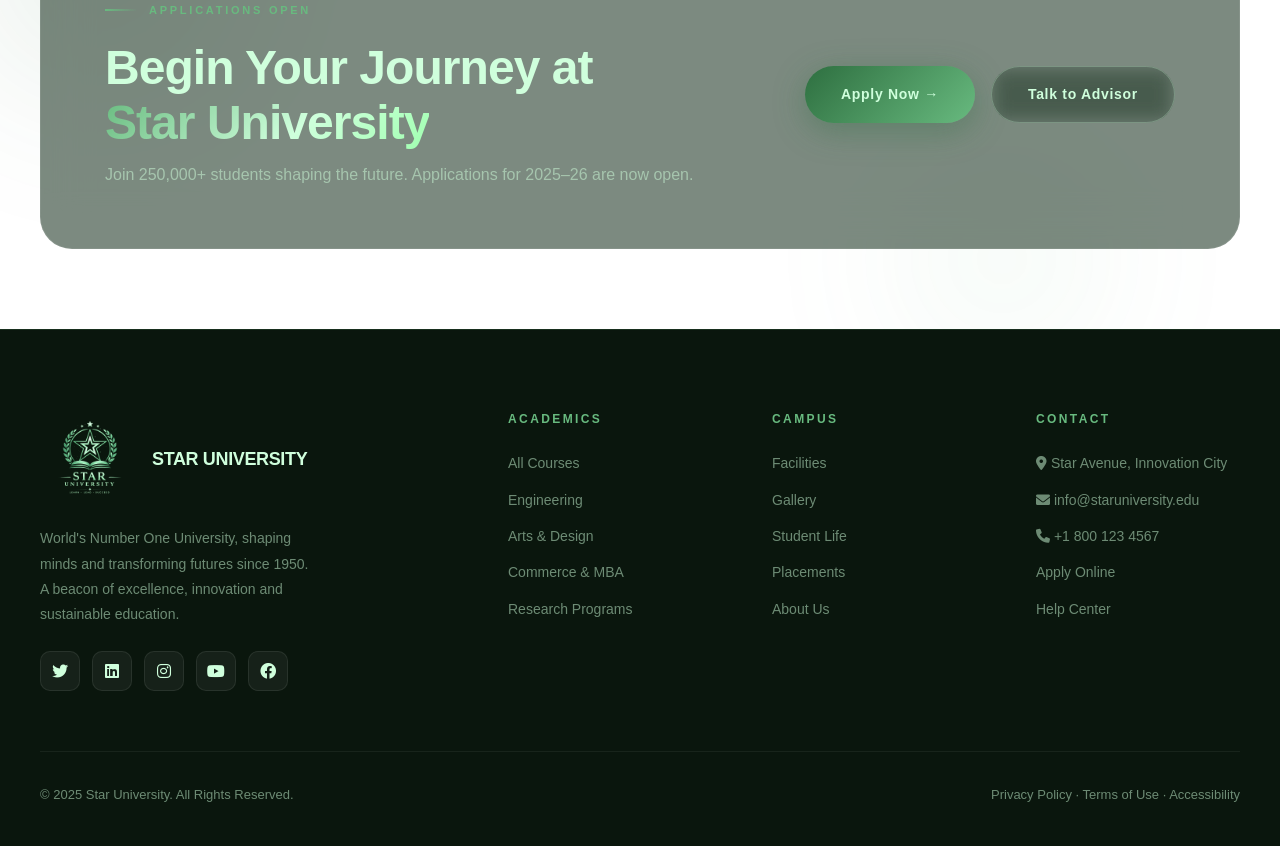
==== commit 697e029c: "Update index.html" ====
--- a/index.html
+++ b/index.html
@@ -4,7 +4,20 @@
   <meta charset="UTF-8">
   <meta name="viewport" content="width=device-width, initial-scale=1.0">
   <title>Star University — World's Number One University</title>
-  <link rel="icon" href="college logo.png" type="image/png" style="border-radius: 24px;">
+
+  <!-- SEO Meta Tags -->
+  <meta name="description" content="Star University offers world-class education with modern facilities, experienced faculty, and diverse academic programs. Apply for admissions now.">
+  <meta name="keywords" content="Star University, star university website, admissions, academic programs, college, higher education">
+  <meta name="author" content="Mohamed Shafar">
+  <meta name="robots" content="index, follow">
+
+  <!-- Open Graph (Social Media Preview) -->
+  <meta property="og:title" content="Star University — World's Number One University">
+  <meta property="og:description" content="Star University offers world-class education with modern facilities and experienced faculty.">
+  <meta property="og:url" content="https://mohamedshafars19.github.io/STAR-UNIVERSITY-WEBSITE">
+  <meta property="og:type" content="website">
+
+  <link rel="icon" href="college logo.png" type="image/png">
   <link rel="stylesheet" href="css/shared.css">
   <link rel="stylesheet" href="css/index.css">
   <link rel="stylesheet" href="https://cdnjs.cloudflare.com/ajax/libs/font-awesome/6.0.0-beta3/css/all.min.css">
